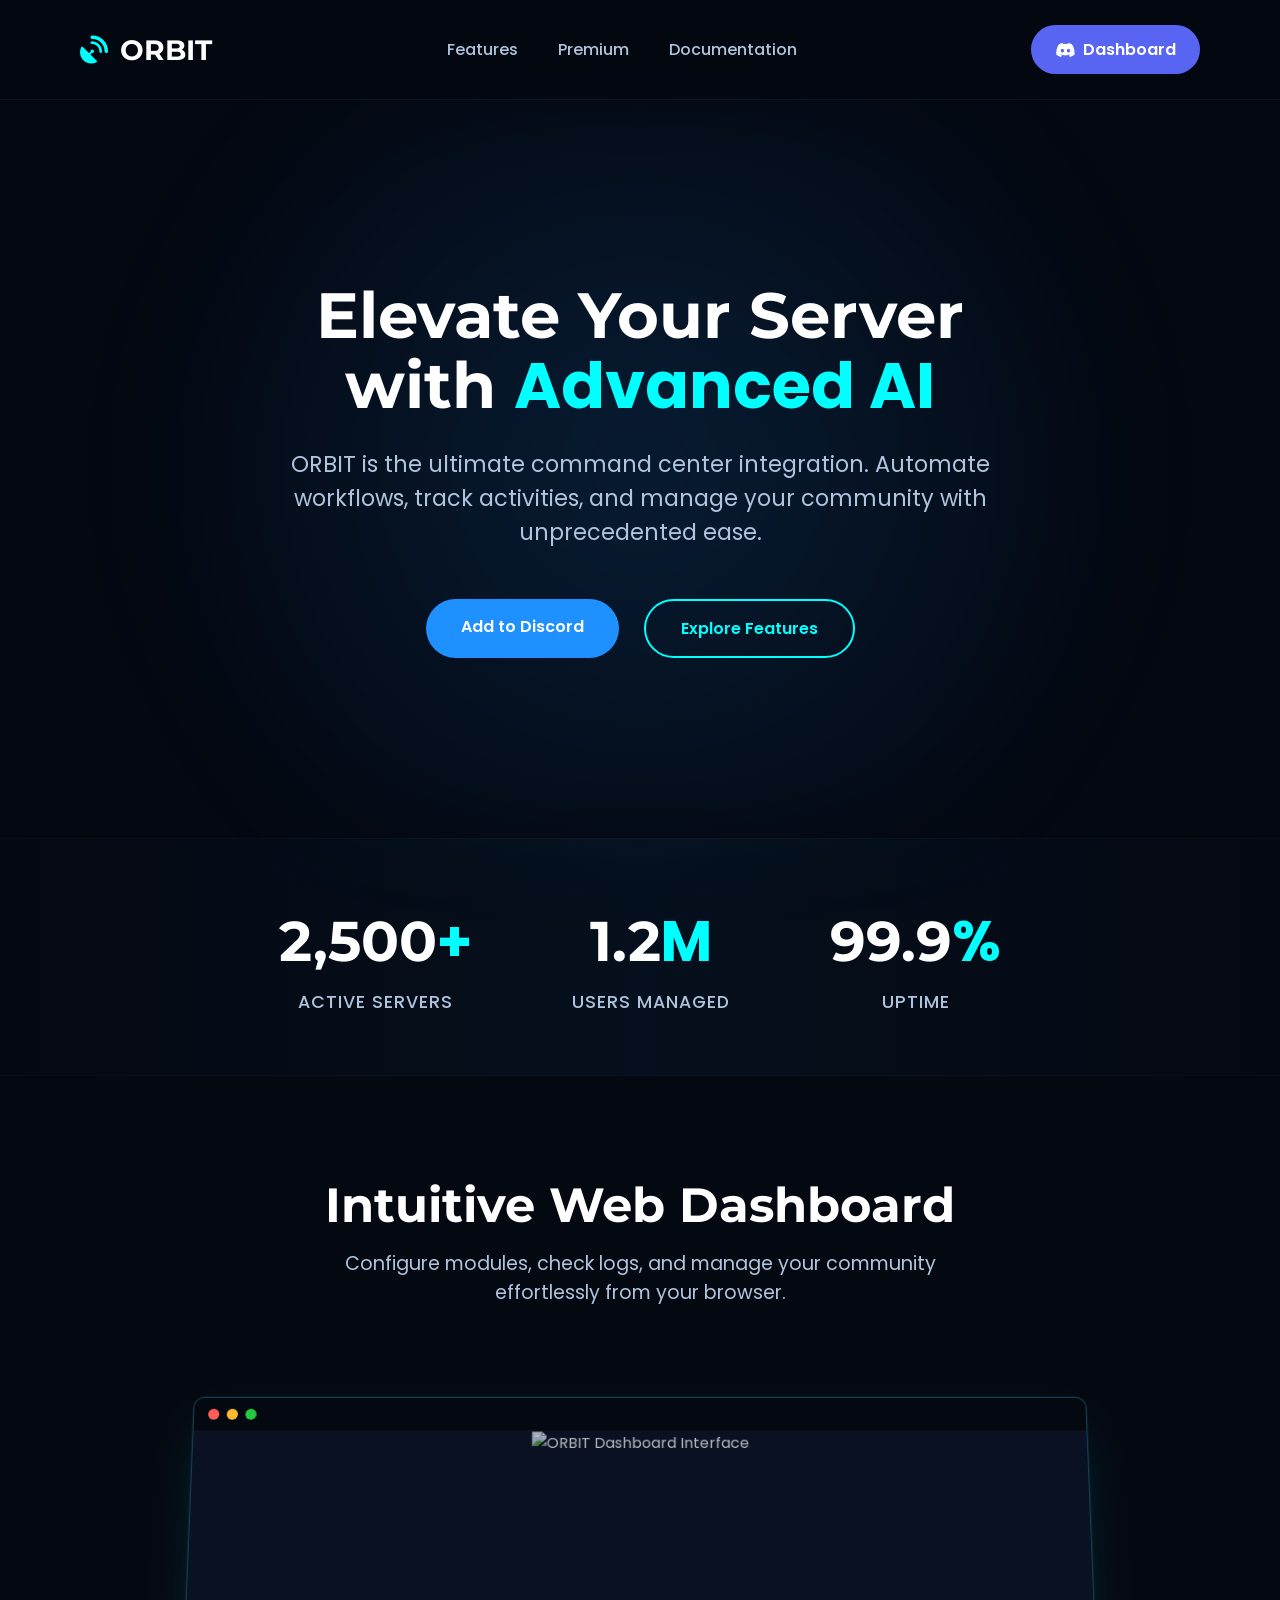
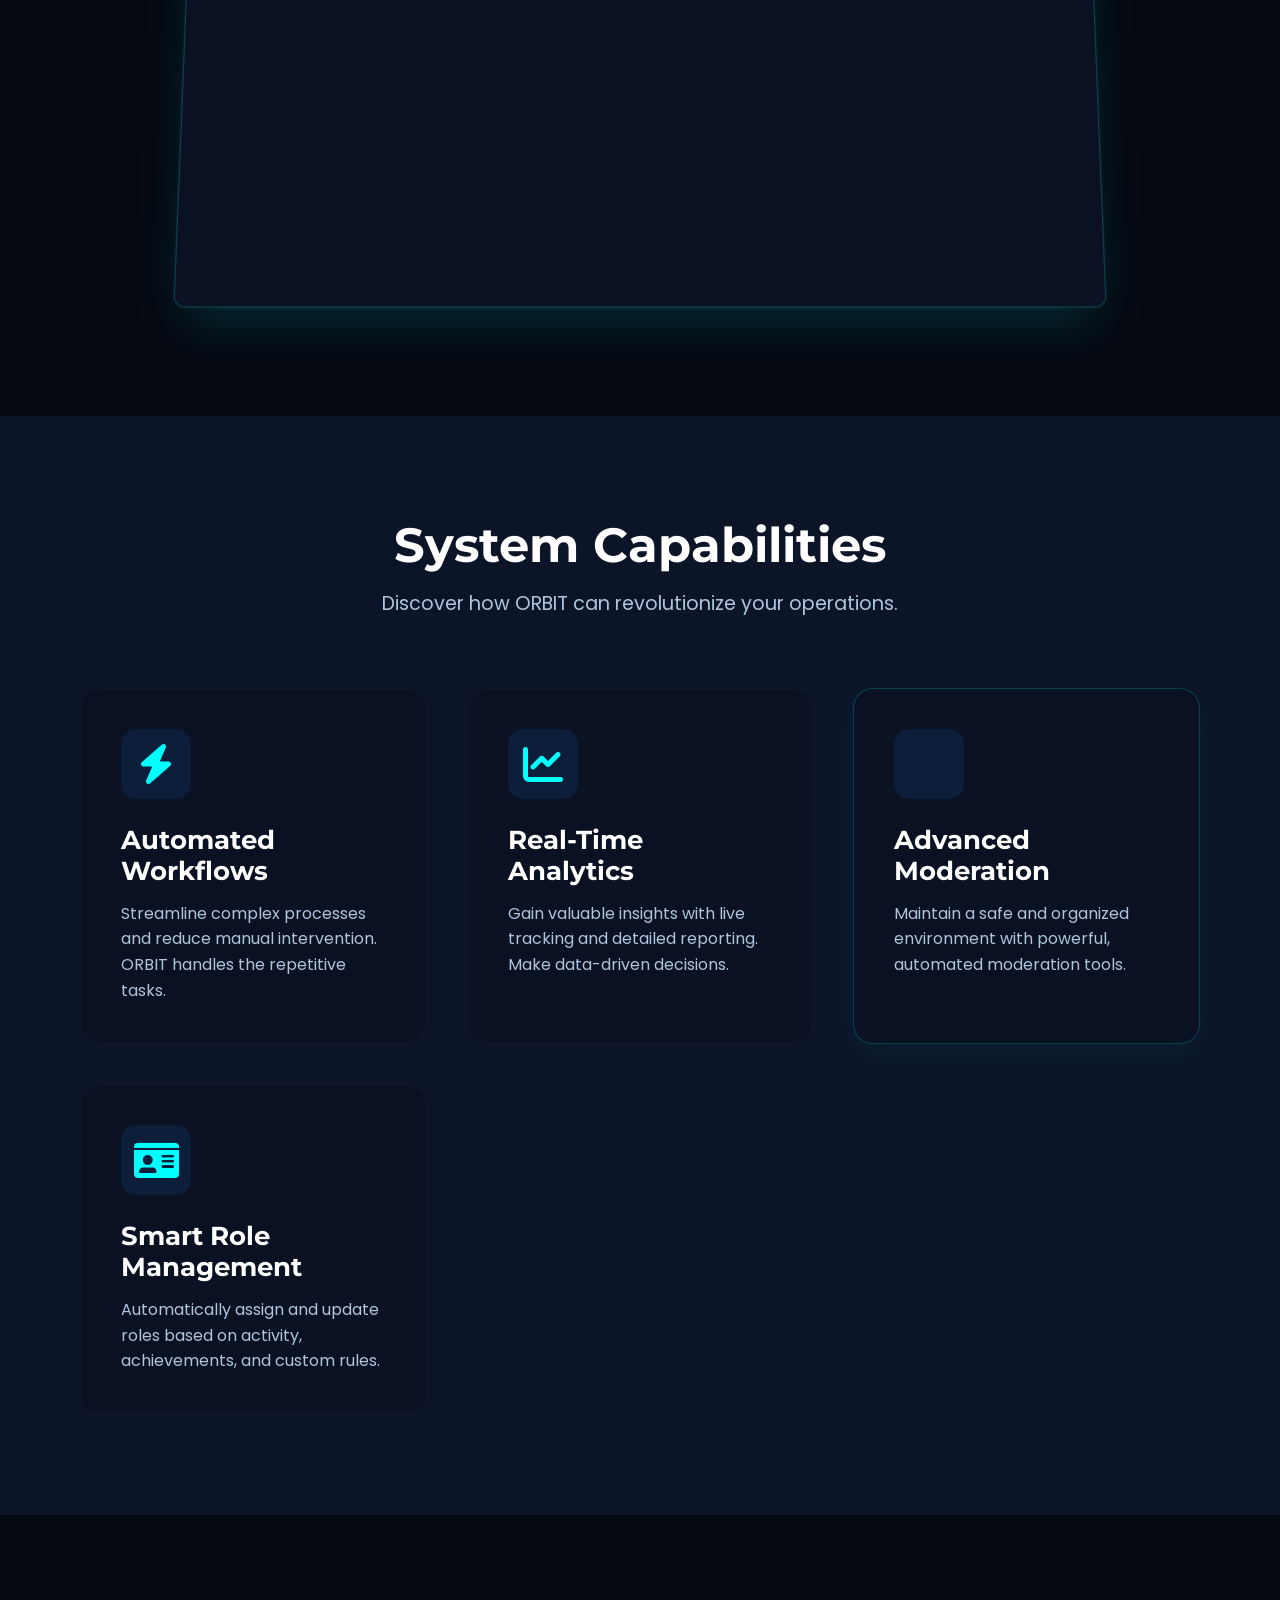
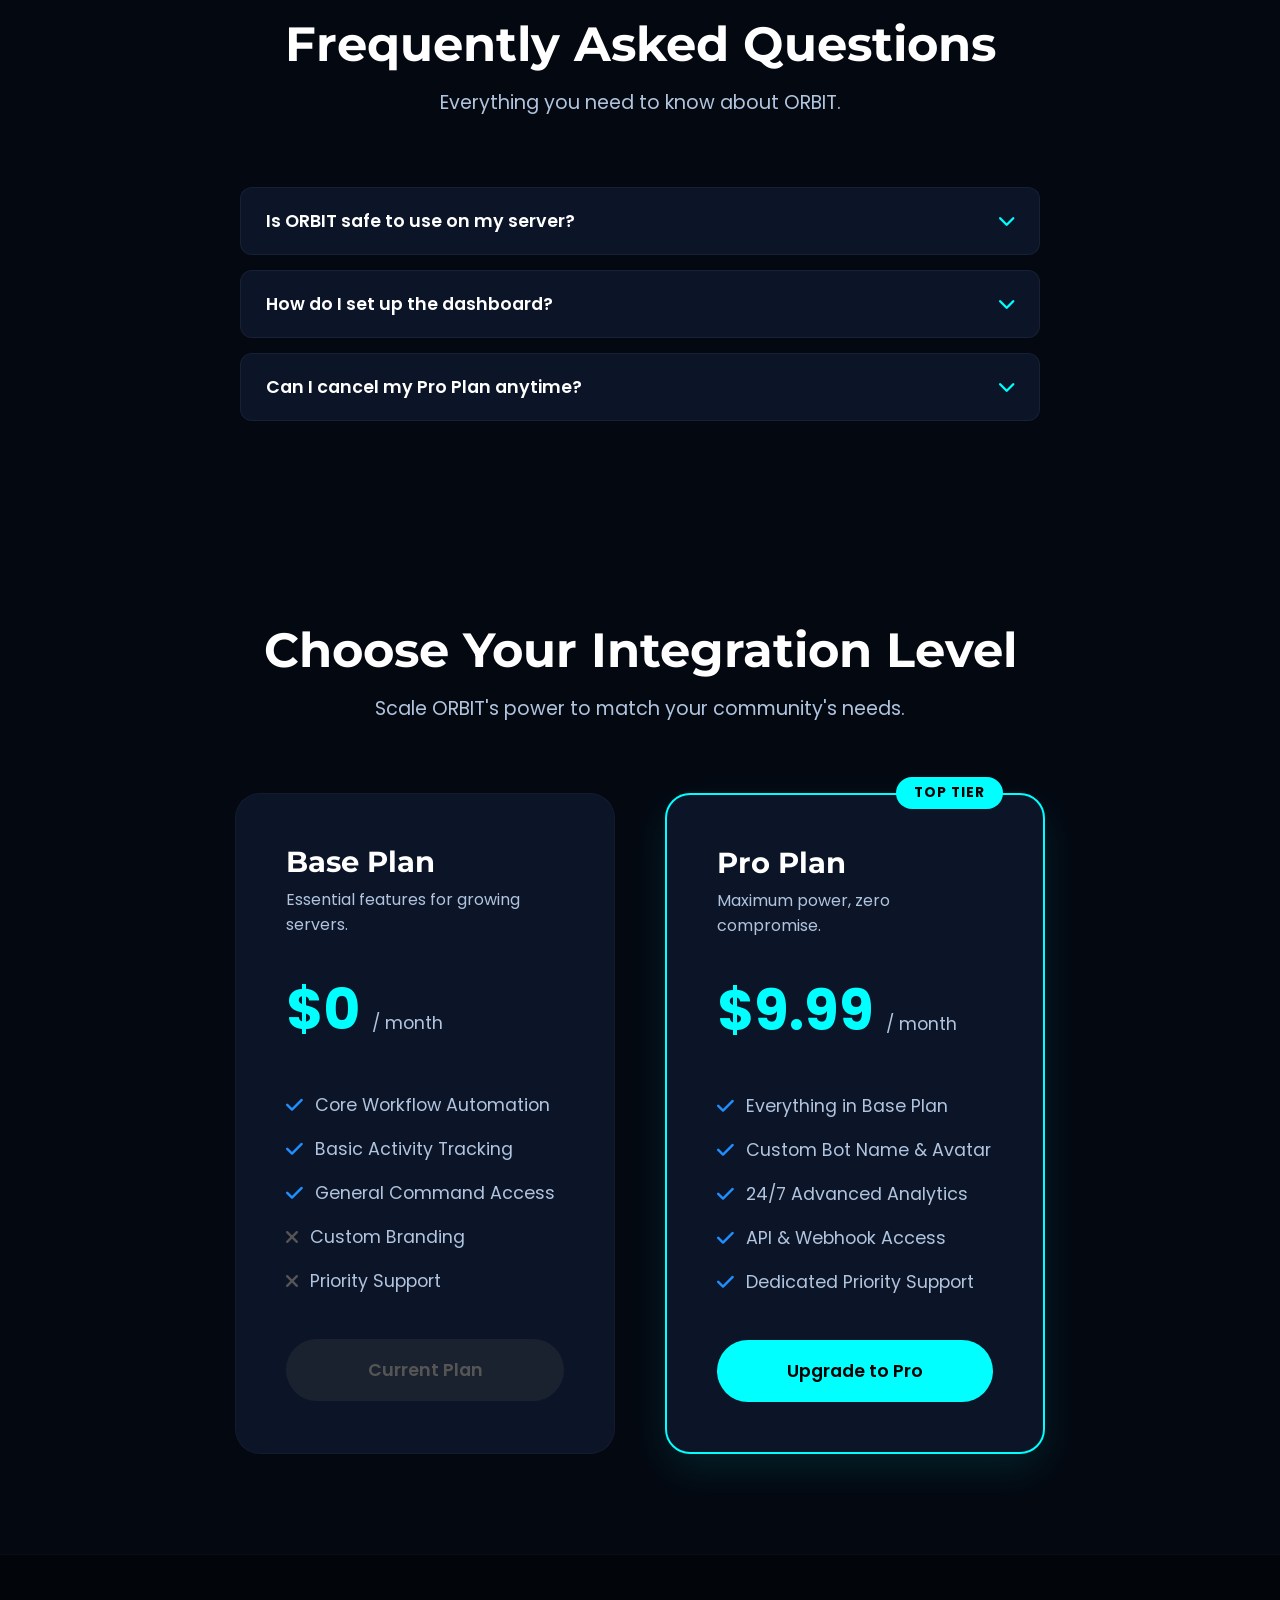
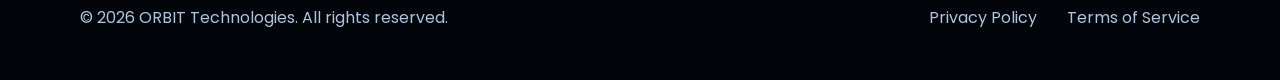
==== index.html @ 90657187 "Add files via upload" ====
<!DOCTYPE html>
<html lang="en">
<head>
    <meta charset="UTF-8">
    <meta name="viewport" content="width=device-width, initial-scale=1.0">
    <title>ORBIT | Your Professional Command Center</title>
    <link href="https://fonts.googleapis.com/css2?family=Montserrat:wght@700&family=Poppins:wght@400;500;600&display=swap" rel="stylesheet">
    <link href="https://cdnjs.cloudflare.com/ajax/libs/font-awesome/6.0.0/css/all.min.css" rel="stylesheet">
    <link rel="stylesheet" href="style.css">
</head>
<body>

    <header>
        <div class="logo">
            <i class="fa-solid fa-satellite-dish"></i> ORBIT
        </div>
        <nav class="nav-links">
            <a href="#features">Features</a>
            <a href="#pricing">Premium</a>
            <a href="#">Documentation</a>
        </nav>
        <div class="header-actions">
             <a href="#" class="btn-discord"><i class="fa-brands fa-discord"></i> Dashboard</a>
        </div>
    </header>

    <section class="hero">
        <div class="hero-content">
            <h1>Elevate Your Server with <span class="highlight">Advanced AI</span></h1>
            <p>ORBIT is the ultimate command center integration. Automate workflows, track activities, and manage your community with unprecedented ease.</p>
            <div class="hero-btns">
                <a href="#" class="btn-primary">Add to Discord</a>
                <a href="#features" class="btn-secondary">Explore Features</a>
            </div>
        </div>
        <div class="hero-gradient-overlay"></div>
    </section>
  
      <section class="stats">
        <div class="stat-item">
            <h3 class="stat-number">2,500<span>+</span></h3>
            <p>Active Servers</p>
        </div>
        <div class="stat-item">
            <h3 class="stat-number">1.2<span>M</span></h3>
            <p>Users Managed</p>
        </div>
        <div class="stat-item">
            <h3 class="stat-number">99.9<span>%</span></h3>
            <p>Uptime</p>
        </div>
    </section>

    <section class="dashboard-preview">
        <div class="section-header">
            <h2>Intuitive Web Dashboard</h2>
            <p>Configure modules, check logs, and manage your community effortlessly from your browser.</p>
        </div>
        <div class="mockup-wrapper">
            <div class="browser-mockup">
                <div class="browser-header">
                    <span class="dot red"></span>
                    <span class="dot yellow"></span>
                    <span class="dot green"></span>
                </div>
                <div class="mockup-content">
                    <img src="https://images.unsplash.com/photo-1551288049-bebda4e38f71?q=80&w=2070&auto=format&fit=crop" alt="ORBIT Dashboard Interface">
                    <div class="mockup-overlay"></div>
                </div>
            </div>
        </div>
    </section>

    <section id="features" class="features">
        <div class="section-header">
            <h2>System Capabilities</h2>
            <p>Discover how ORBIT can revolutionize your operations.</p>
        </div>
        <div class="grid">
            <div class="card">
                <div class="card-icon-container">
                    <i class="fa-solid fa-bolt"></i>
                </div>
                <h3>Automated Workflows</h3>
                <p>Streamline complex processes and reduce manual intervention. ORBIT handles the repetitive tasks.</p>
            </div>
            <div class="card">
                <div class="card-icon-container">
                    <i class="fa-solid fa-chart-line"></i>
                </div>
                <h3>Real-Time Analytics</h3>
                <p>Gain valuable insights with live tracking and detailed reporting. Make data-driven decisions.</p>
            </div>
            <div class="card card-featured">
                 <div class="card-icon-container">
                    <i class="fa-solid fa-shield-halved"></i>
                </div>
                <h3>Advanced Moderation</h3>
                <p>Maintain a safe and organized environment with powerful, automated moderation tools.</p>
            </div>
             <div class="card">
                <div class="card-icon-container">
                    <i class="fa-solid fa-id-card"></i>
                </div>
                <h3>Smart Role Management</h3>
                <p>Automatically assign and update roles based on activity, achievements, and custom rules.</p>
            </div>
        </div>
    </section>
  
      <section id="faq" class="faq-section">
        <div class="section-header">
            <h2>Frequently Asked Questions</h2>
            <p>Everything you need to know about ORBIT.</p>
        </div>
        <div class="faq-container">
            <div class="faq-item">
                <button class="faq-question">
                    Is ORBIT safe to use on my server? 
                    <i class="fa-solid fa-chevron-down"></i>
                </button>
                <div class="faq-answer">
                    <p>Absolutely. ORBIT is built with security in mind. It only asks for the permissions it strictly needs and we never store sensitive message data. Our infrastructure is protected by enterprise-grade security.</p>
                </div>
            </div>
            
            <div class="faq-item">
                <button class="faq-question">
                    How do I set up the dashboard? 
                    <i class="fa-solid fa-chevron-down"></i>
                </button>
                <div class="faq-answer">
                    <p>Once you invite the bot to your server, simply click "Login" at the top of this page using your Discord account. You'll instantly see all the servers you manage and can start configuring modules.</p>
                </div>
            </div>

            <div class="faq-item">
                <button class="faq-question">
                    Can I cancel my Pro Plan anytime? 
                    <i class="fa-solid fa-chevron-down"></i>
                </button>
                <div class="faq-answer">
                    <p>Yes! There are no long-term contracts. You can cancel your Pro Plan subscription at any time directly from your billing dashboard, and you will retain premium features until the end of your billing cycle.</p>
                </div>
            </div>
        </div>
    </section>

    <section id="pricing" class="pricing">
        <div class="section-header">
             <h2>Choose Your Integration Level</h2>
             <p>Scale ORBIT's power to match your community's needs.</p>
        </div>
        <div class="pricing-grid">
            <div class="price-card">
                <div class="price-header">
                    <h3>Base Plan</h3>
                    <p class="plan-desc">Essential features for growing servers.</p>
                </div>
                <div class="price">$0 <span>/ month</span></div>
                <ul>
                    <li><i class="fa-solid fa-check"></i> Core Workflow Automation</li>
                    <li><i class="fa-solid fa-check"></i> Basic Activity Tracking</li>
                    <li><i class="fa-solid fa-check"></i> General Command Access</li>
                    <li><i class="fa-solid fa-xmark unavailable"></i> Custom Branding</li>
                    <li><i class="fa-solid fa-xmark unavailable"></i> Priority Support</li>
                </ul>
                <a href="#" class="btn-full disabled">Current Plan</a>
            </div>

            <div class="price-card premium">
                <div class="premium-badge">TOP TIER</div>
                <div class="price-header">
                    <h3>Pro Plan</h3>
                    <p class="plan-desc">Maximum power, zero compromise.</p>
                </div>
                <div class="price">$9.99 <span>/ month</span></div>
                <ul>
                    <li><i class="fa-solid fa-check"></i> Everything in Base Plan</li>
                    <li><i class="fa-solid fa-check"></i> Custom Bot Name & Avatar</li>
                    <li><i class="fa-solid fa-check"></i> 24/7 Advanced Analytics</li>
                    <li><i class="fa-solid fa-check"></i> API & Webhook Access</li>
                    <li><i class="fa-solid fa-check"></i> Dedicated Priority Support</li>
                </ul>
                <a href="#" class="btn-full btn-premium">Upgrade to Pro</a>
            </div>
        </div>
    </section>

    <footer>
        <div class="footer-content">
            <p>&copy; 2026 ORBIT Technologies. All rights reserved.</p>
            <div class="footer-links">
                <a href="#">Privacy Policy</a>
                <a href="#">Terms of Service</a>
            </div>
        </div>
    </footer>

    <script src="app.js"></script>
</body>
</html>
---- style.css ----
/* ORBIT Professional Theme */
:root {
    --bg-color: #040811;
    --card-bg: #0c1428;
    --text-main: #ffffff;
    --text-muted: #b0c4de;
    --accent-cyan: #00ffff; /* Camgöbeği vurgu */
    --accent-blue: #1e90ff; /* Mavi vurgu */
    --btn-primary-bg: #1e90ff;
    --btn-primary-text: #ffffff;
    --btn-secondary-border: #00ffff;
    --font-main: 'Poppins', sans-serif;
    --font-heading: 'Montserrat', sans-serif;
}

* { 
    margin: 0; 
    padding: 0; 
    box-sizing: border-box; 
    font-family: var(--font-main); 
}

body { 
    background-color: var(--bg-color); 
    color: var(--text-main); 
    overflow-x: hidden; 
}

/* Header */
header { 
    display: flex; 
    justify-content: space-between; 
    align-items: center; 
    padding: 25px 80px; 
    background: rgba(4, 8, 17, 0.9); 
    backdrop-filter: blur(10px); 
    position: sticky; 
    top: 0; 
    z-index: 1000; 
    border-bottom: 1px solid rgba(255, 255, 255, 0.05); 
}

.logo { 
    font-family: var(--font-heading); 
    font-size: 28px; 
    font-weight: 700; 
    color: var(--text-main); 
    display: flex; 
    align-items: center; 
    gap: 12px; 
}

.logo i { 
    color: var(--accent-cyan); 
}

.nav-links { 
    display: flex; 
    gap: 40px; 
}

.nav-links a { 
    color: var(--text-muted); 
    text-decoration: none; 
    font-weight: 500; 
    transition: color 0.3s; 
}

.nav-links a:hover { 
    color: var(--accent-cyan); 
}

.header-actions {
    display: flex;
    gap: 15px;
}

.btn-discord { 
    background: #5865F2; /* Discord Rengi */
    color: #ffffff; 
    padding: 12px 24px; 
    border-radius: 50px; 
    text-decoration: none; 
    font-weight: 600; 
    transition: 0.3s; 
    display: flex;
    align-items: center;
    gap: 8px;
}

.btn-discord:hover { 
    box-shadow: 0 0 20px rgba(88, 101, 242, 0.6); 
}

/* Hero Section */
.hero { 
    position: relative;
    text-align: center; 
    padding: 180px 20px; 
    display: flex;
    justify-content: center;
    align-items: center;
    min-height: 80vh;
}

.hero-content {
    max-width: 800px;
    position: relative;
    z-index: 10;
}

.hero h1 { 
    font-family: var(--font-heading);
    font-size: 4rem; 
    line-height: 1.1;
    margin-bottom: 25px; 
}

.hero h1 span.highlight { 
    color: var(--accent-cyan); 
}

.hero p { 
    color: var(--text-muted); 
    font-size: 1.4rem; 
    max-width: 700px; 
    margin: 0 auto 50px; 
}

.hero-btns { 
    display: flex; 
    justify-content: center; 
    gap: 25px; 
}

.btn-primary { 
    background: var(--btn-primary-bg); 
    color: var(--btn-primary-text); 
    padding: 15px 35px; 
    border-radius: 50px; 
    text-decoration: none; 
    font-weight: 600; 
    transition: 0.3s; 
}

.btn-primary:hover { 
    box-shadow: 0 0 25px rgba(30, 144, 255, 0.7); 
}

.btn-secondary { 
    background: transparent; 
    border: 2px solid var(--btn-secondary-border); 
    color: var(--accent-cyan); 
    padding: 15px 35px; 
    border-radius: 50px; 
    text-decoration: none; 
    font-weight: 600; 
    transition: 0.3s; 
}

.btn-secondary:hover { 
    background: var(--accent-cyan); 
    color: #000000; 
}

.hero-gradient-overlay {
    position: absolute;
    top: 0;
    left: 0;
    width: 100%;
    height: 100%;
    background: radial-gradient(circle at center, rgba(30, 144, 255, 0.15) 0%, transparent 70%);
    filter: blur(50px);
    z-index: 1;
}

/* Features */
.features { 
    padding: 100px 80px; 
    background-color: var(--card-bg);
}

.section-header {
    text-align: center;
    margin-bottom: 70px;
}

.section-header h2 { 
    font-family: var(--font-heading);
    font-size: 3rem; 
    margin-bottom: 15px; 
}

.section-header p {
    color: var(--text-muted);
    font-size: 1.2rem;
    max-width: 600px;
    margin: 0 auto;
}

.grid { 
    display: grid; 
    grid-template-columns: repeat(auto-fit, minmax(300px, 1fr)); 
    gap: 40px; 
}

.card { 
    background: #0a1122; 
    padding: 40px; 
    border-radius: 20px; 
    border: 1px solid rgba(255,255,255,0.03); 
    transition: transform 0.3s, border-color 0.3s; 
}

.card:hover { 
    transform: translateY(-10px); 
    border-color: var(--accent-cyan); 
}

.card-icon-container {
    width: 70px;
    height: 70px;
    background: rgba(30, 144, 255, 0.1);
    border-radius: 15px;
    display: flex;
    justify-content: center;
    align-items: center;
    margin-bottom: 25px;
}

.card i { 
    font-size: 2.5rem; 
    color: var(--accent-cyan); 
}

.card h3 { 
    font-family: var(--font-heading);
    font-size: 1.6rem;
    margin-bottom: 15px; 
}

.card p { 
    color: var(--text-muted); 
    line-height: 1.6;
}

.card-featured {
    border: 1px solid rgba(0, 255, 255, 0.2);
    box-shadow: 0 10px 30px rgba(0, 255, 255, 0.05);
}

/* Pricing */
.pricing { 
    padding: 100px 80px; 
    text-align: center; 
}

.pricing h2 { 
    font-family: var(--font-heading);
    font-size: 3rem; 
}

.pricing-grid { 
    display: flex; 
    justify-content: center; 
    gap: 50px; 
    flex-wrap: wrap; 
    margin-top: 70px;
}

.price-card { 
    background: var(--card-bg); 
    width: 100%; 
    max-width: 380px; 
    padding: 50px; 
    border-radius: 25px; 
    text-align: left; 
    border: 1px solid rgba(255,255,255,0.03); 
    position: relative; 
    transition: transform 0.3s;
}

.price-card:hover {
    transform: scale(1.02);
}

.price-card.premium { 
    border: 2px solid var(--accent-cyan); 
    box-shadow: 0 15px 40px rgba(0, 255, 255, 0.1); 
}

.premium-badge { 
    position: absolute; 
    top: -18px; 
    right: 40px; 
    background: var(--accent-cyan); 
    color: #000000; 
    padding: 6px 18px; 
    border-radius: 50px; 
    font-weight: 700; 
    font-size: 0.85rem; 
    letter-spacing: 1px;
}

.price-header {
    margin-bottom: 30px;
}

.price-card h3 { 
    font-family: var(--font-heading);
    font-size: 1.8rem; 
    margin-bottom: 8px; 
}

.plan-desc {
    color: var(--text-muted);
    font-size: 1rem;
}

.price { 
    font-size: 3.5rem; 
    font-weight: 700; 
    margin-bottom: 40px; 
    color: var(--accent-cyan);
}

.price span { 
    font-size: 1.1rem; 
    color: var(--text-muted); 
    font-weight: 400; 
}

.price-card ul { 
    list-style: none; 
    margin-bottom: 45px; 
}

.price-card ul li { 
    margin-bottom: 18px; 
    color: var(--text-muted); 
    display: flex; 
    align-items: center; 
    gap: 12px; 
    font-size: 1.1rem;
}

.price-card ul li i { 
    color: var(--accent-blue); 
    font-size: 1.2rem;
}

.price-card ul li i.unavailable {
    color: #555555;
}

.btn-full { 
    display: block; 
    width: 100%; 
    text-align: center; 
    background: #2a3441; 
    color: #ffffff; 
    padding: 18px; 
    border-radius: 50px; 
    text-decoration: none; 
    font-weight: 600; 
    font-size: 1.1rem;
    transition: 0.3s; 
}

.btn-full.disabled { 
    background: #1a2230; 
    color: #555555; 
    cursor: not-allowed; 
}

.btn-full.btn-premium {
    background: var(--accent-cyan);
    color: #000000;
}

.btn-full.btn-premium:hover { 
    box-shadow: 0 0 25px rgba(0, 255, 255, 0.6); 
}

/* Footer */
footer { 
    text-align: center; 
    padding: 50px 80px; 
    color: var(--text-muted); 
    border-top: 1px solid rgba(255,255,255,0.03); 
    background-color: #02050a;
}

.footer-content {
    display: flex;
    justify-content: space-between;
    align-items: center;
    max-width: 1200px;
    margin: 0 auto;
}

.footer-links {
    display: flex;
    gap: 30px;
}

.footer-links a {
    color: var(--text-muted);
    text-decoration: none;
    transition: color 0.3s;
}

.footer-links a:hover {
    color: var(--accent-cyan);
}

/* RESPONSIVE DESIGN */
@media (max-width: 1024px) {
    header { padding: 20px 40px; }
    .nav-links { gap: 25px; }
    .hero h1 { font-size: 3rem; }
    .features, .pricing { padding: 80px 40px; }
}

@media (max-width: 768px) {
    header { flex-direction: column; gap: 20px; padding: 20px; text-align: center; }
    .nav-links { gap: 20px; flex-wrap: wrap; justify-content: center; }
    .header-actions { justify-content: center; }
    .hero { padding: 120px 20px; }
    .hero h1 { font-size: 2.5rem; }
    .hero p { font-size: 1.1rem; }
    .hero-btns { flex-direction: column; width: 100%; max-width: 300px; margin: 0 auto; }
    .features h2, .pricing h2 { font-size: 2.5rem; }
    .grid { gap: 25px; }
    .pricing-grid { gap: 30px; }
    .price-card { padding: 30px; }
    .footer-content { flex-direction: column; gap: 20px; }
}
/* Stats Section */
.stats {
    display: flex;
    justify-content: center;
    gap: 100px;
    padding: 60px 20px;
    background: linear-gradient(90deg, transparent, rgba(30, 144, 255, 0.05), transparent);
    border-top: 1px solid rgba(255, 255, 255, 0.02);
    border-bottom: 1px solid rgba(255, 255, 255, 0.02);
}

.stat-item {
    text-align: center;
}

.stat-number {
    font-family: var(--font-heading);
    font-size: 3.5rem;
    color: var(--text-main);
    margin-bottom: 5px;
}

.stat-number span {
    color: var(--accent-cyan);
}

.stat-item p {
    color: var(--text-muted);
    font-size: 1.1rem;
    font-weight: 500;
    text-transform: uppercase;
    letter-spacing: 1px;
}

/* Dashboard Preview Section */
.dashboard-preview {
    padding: 100px 20px;
    text-align: center;
}

.mockup-wrapper {
    max-width: 1000px;
    margin: 0 auto;
    padding: 0 20px;
    perspective: 1000px; /* 3D derinlik efekti için */
}

.browser-mockup {
    background: #0c1428;
    border-radius: 12px;
    border: 1px solid rgba(0, 255, 255, 0.2);
    box-shadow: 0 25px 50px -12px rgba(0, 255, 255, 0.15), 0 0 0 1px rgba(255, 255, 255, 0.05);
    overflow: hidden;
    transform: rotateX(5deg) scale(0.95); /* Hafif yatık ve havalı görünüm */
    transition: transform 0.5s ease;
}

.browser-mockup:hover {
    transform: rotateX(0deg) scale(1);
}

.browser-header {
    background: #040811;
    padding: 12px 15px;
    display: flex;
    gap: 8px;
    border-bottom: 1px solid rgba(255, 255, 255, 0.05);
}

.dot {
    width: 12px;
    height: 12px;
    border-radius: 50%;
}

.dot.red { background: #ff5f56; }
.dot.yellow { background: #ffbd2e; }
.dot.green { background: #27c93f; }

.mockup-content {
    position: relative;
    width: 100%;
    height: 500px; /* Örnek yükseklik */
    background: #0a1122;
}

.mockup-content img {
    width: 100%;
    height: 100%;
    object-fit: cover;
    opacity: 0.7;
}

/* Mobil için istatistikleri alt alta alma */
@media (max-width: 768px) {
    .stats {
        flex-direction: column;
        gap: 40px;
    }
    .mockup-content {
        height: 250px;
    }
}
/* FAQ Section */
.faq-section {
    padding: 100px 80px;
    background-color: #040811; /* Arka planla uyumlu */
}

.faq-container {
    max-width: 800px;
    margin: 0 auto;
    display: flex;
    flex-direction: column;
    gap: 15px;
}

.faq-item {
    background: #0c1428;
    border: 1px solid rgba(255, 255, 255, 0.05);
    border-radius: 12px;
    overflow: hidden;
    transition: border-color 0.3s;
}

.faq-item:hover {
    border-color: rgba(0, 255, 255, 0.3);
}

.faq-question {
    width: 100%;
    background: transparent;
    border: none;
    padding: 20px 25px;
    text-align: left;
    color: var(--text-main);
    font-size: 1.1rem;
    font-weight: 600;
    cursor: pointer;
    display: flex;
    justify-content: space-between;
    align-items: center;
    font-family: var(--font-main);
}

.faq-question i {
    color: var(--accent-cyan);
    transition: transform 0.3s;
}

.faq-answer {
    max-height: 0;
    overflow: hidden;
    transition: max-height 0.4s ease, padding 0.4s ease;
    background: rgba(0, 0, 0, 0.2);
}

.faq-answer p {
    padding: 0 25px;
    color: var(--text-muted);
    line-height: 1.6;
}

/* SSS Aktif (Açık) Durumu */
.faq-item.active .faq-answer {
    max-height: 200px; /* İçeriğe göre yetecek bir yükseklik */
    padding-bottom: 20px;
}

.faq-item.active .faq-question i {
    transform: rotate(180deg);
}

@media (max-width: 768px) {
    .faq-section { padding: 60px 20px; }
}
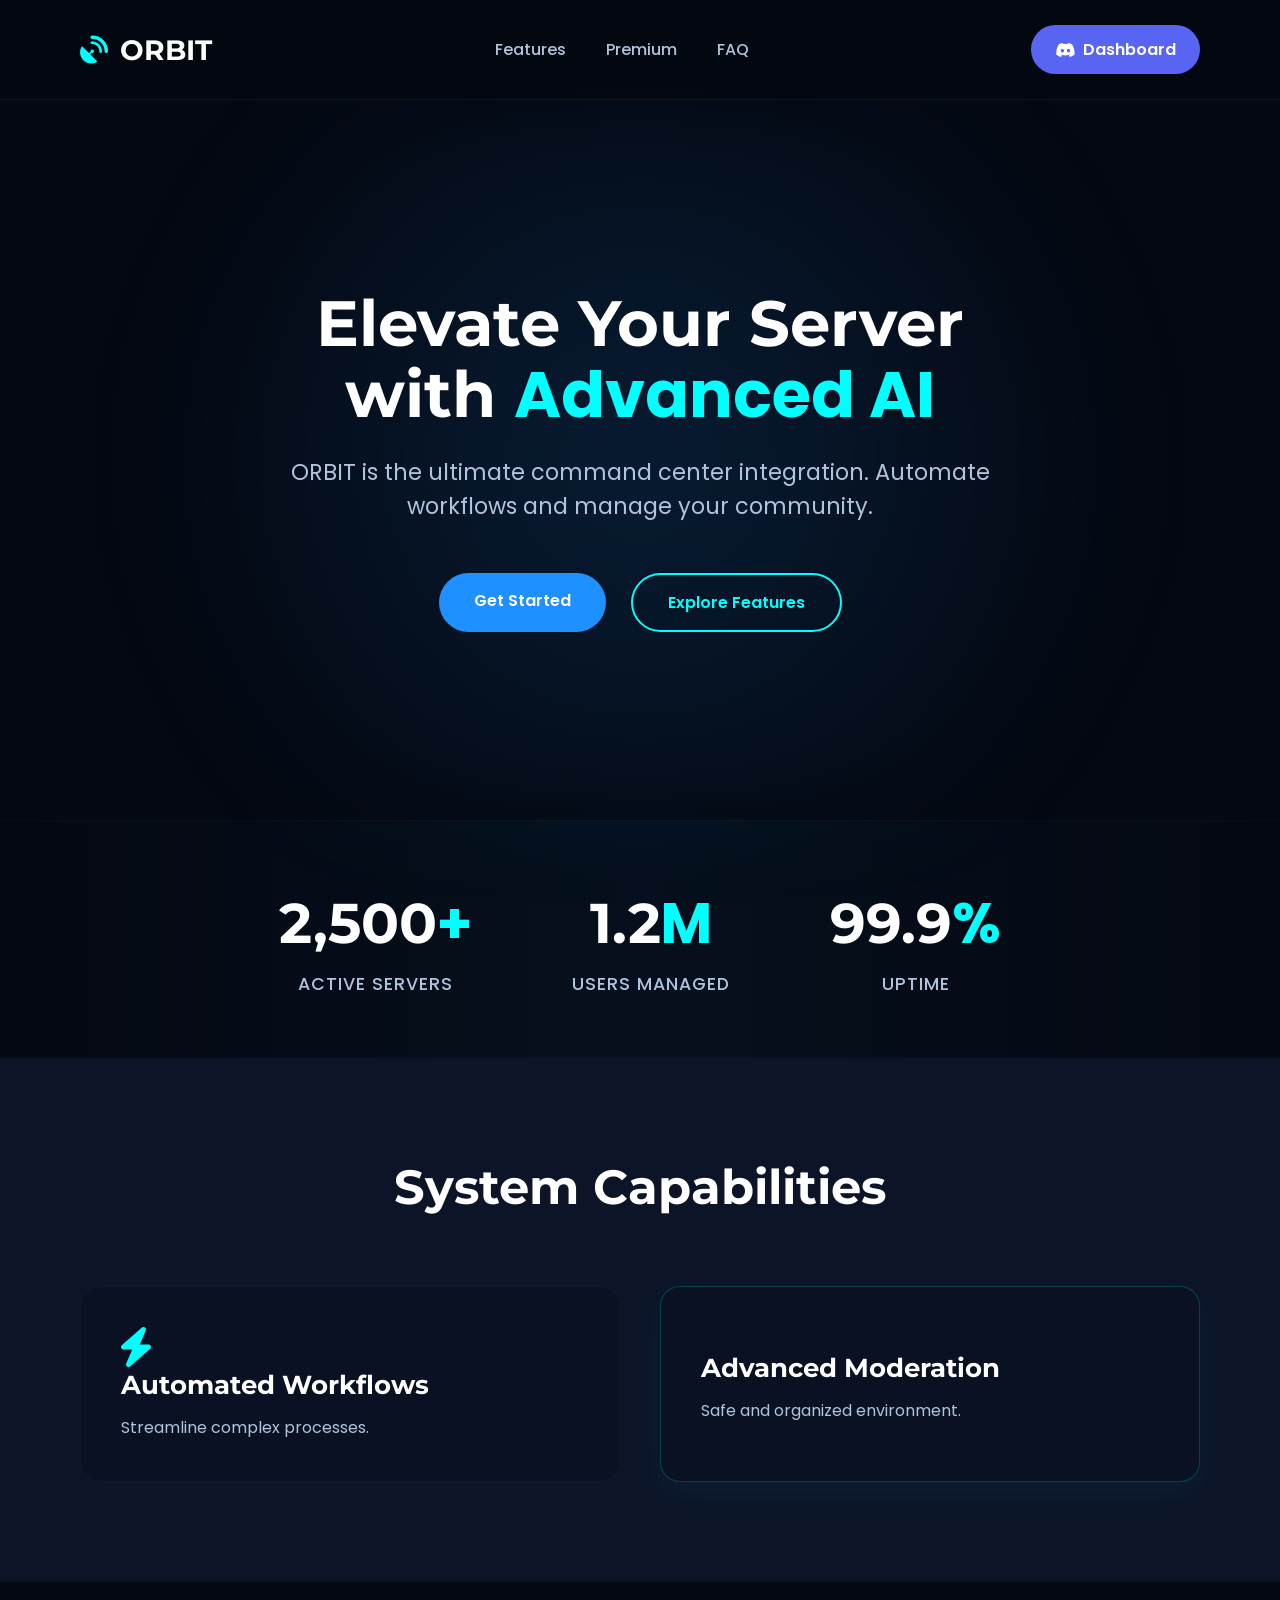
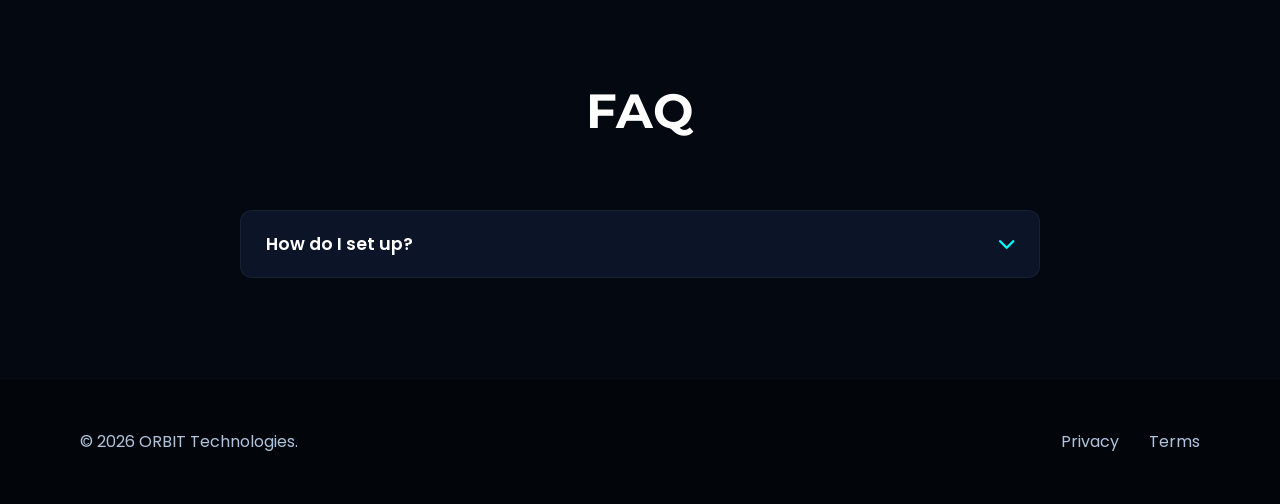
==== commit d025345c: "Update index.html" ====
--- a/index.html
+++ b/index.html
@@ -2,201 +2,189 @@
 <html lang="en">
 <head>
     <meta charset="UTF-8">
-    <meta name="viewport" content="width=device-width, initial-scale=1.0">
-    <title>ORBIT | Your Professional Command Center</title>
+    <meta name="viewport" content="width=device-width, initial-scale=1.0, maximum-scale=1.0, user-scalable=no">
+    <title>ORBIT | All-in-One Command Center</title>
+    
     <link href="https://fonts.googleapis.com/css2?family=Montserrat:wght@700&family=Poppins:wght@400;500;600&display=swap" rel="stylesheet">
     <link href="https://cdnjs.cloudflare.com/ajax/libs/font-awesome/6.0.0/css/all.min.css" rel="stylesheet">
+    
     <link rel="stylesheet" href="style.css">
+    <link rel="stylesheet" href="dashboard.css">
+
+    <style>
+        /* SPA Yönetimi İçin Görünürlük Ayarları */
+        .page-section { display: none; }
+        .page-section.active { display: block; }
+        
+        /* Dashboard sayfasında header'ı gizlemek gerekebilir */
+        body.dashboard-mode header { display: none; }
+        body.dashboard-mode footer { display: none; }
+    </style>
 </head>
 <body>
 
-    <header>
-        <div class="logo">
-            <i class="fa-solid fa-satellite-dish"></i> ORBIT
-        </div>
-        <nav class="nav-links">
-            <a href="#features">Features</a>
-            <a href="#pricing">Premium</a>
-            <a href="#">Documentation</a>
-        </nav>
-        <div class="header-actions">
-             <a href="#" class="btn-discord"><i class="fa-brands fa-discord"></i> Dashboard</a>
-        </div>
-    </header>
+    <div id="home-page" class="page-section active">
+        <header>
+            <div class="logo"><i class="fa-solid fa-satellite-dish"></i> ORBIT</div>
+            <nav class="nav-links">
+                <a href="#features">Features</a>
+                <a href="#pricing">Premium</a>
+                <a href="#faq">FAQ</a>
+            </nav>
+            <div class="header-actions">
+                <a href="javascript:void(0)" class="btn-discord" onclick="showPage('dashboard-page')">
+                    <i class="fa-brands fa-discord"></i> Dashboard
+                </a>
+            </div>
+        </header>
 
-    <section class="hero">
-        <div class="hero-content">
-            <h1>Elevate Your Server with <span class="highlight">Advanced AI</span></h1>
-            <p>ORBIT is the ultimate command center integration. Automate workflows, track activities, and manage your community with unprecedented ease.</p>
-            <div class="hero-btns">
-                <a href="#" class="btn-primary">Add to Discord</a>
-                <a href="#features" class="btn-secondary">Explore Features</a>
-            </div>
-        </div>
-        <div class="hero-gradient-overlay"></div>
-    </section>
-  
-      <section class="stats">
-        <div class="stat-item">
-            <h3 class="stat-number">2,500<span>+</span></h3>
-            <p>Active Servers</p>
-        </div>
-        <div class="stat-item">
-            <h3 class="stat-number">1.2<span>M</span></h3>
-            <p>Users Managed</p>
-        </div>
-        <div class="stat-item">
-            <h3 class="stat-number">99.9<span>%</span></h3>
-            <p>Uptime</p>
-        </div>
-    </section>
-
-    <section class="dashboard-preview">
-        <div class="section-header">
-            <h2>Intuitive Web Dashboard</h2>
-            <p>Configure modules, check logs, and manage your community effortlessly from your browser.</p>
-        </div>
-        <div class="mockup-wrapper">
-            <div class="browser-mockup">
-                <div class="browser-header">
-                    <span class="dot red"></span>
-                    <span class="dot yellow"></span>
-                    <span class="dot green"></span>
-                </div>
-                <div class="mockup-content">
-                    <img src="https://images.unsplash.com/photo-1551288049-bebda4e38f71?q=80&w=2070&auto=format&fit=crop" alt="ORBIT Dashboard Interface">
-                    <div class="mockup-overlay"></div>
+        <section class="hero">
+            <div class="hero-content">
+                <h1>Elevate Your Server with <span class="highlight">Advanced AI</span></h1>
+                <p>ORBIT is the ultimate command center integration. Automate workflows and manage your community.</p>
+                <div class="hero-btns">
+                    <a href="javascript:void(0)" class="btn-primary" onclick="showPage('dashboard-page')">Get Started</a>
+                    <a href="#features" class="btn-secondary">Explore Features</a>
                 </div>
             </div>
-        </div>
-    </section>
+            <div class="hero-gradient-overlay"></div>
+        </section>
 
-    <section id="features" class="features">
-        <div class="section-header">
-            <h2>System Capabilities</h2>
-            <p>Discover how ORBIT can revolutionize your operations.</p>
-        </div>
-        <div class="grid">
-            <div class="card">
-                <div class="card-icon-container">
-                    <i class="fa-solid fa-bolt"></i>
-                </div>
-                <h3>Automated Workflows</h3>
-                <p>Streamline complex processes and reduce manual intervention. ORBIT handles the repetitive tasks.</p>
+        <section class="stats">
+            <div class="stat-item"><h3 class="stat-number">2,500<span>+</span></h3><p>Active Servers</p></div>
+            <div class="stat-item"><h3 class="stat-number">1.2<span>M</span></h3><p>Users Managed</p></div>
+            <div class="stat-item"><h3 class="stat-number">99.9<span>%</span></h3><p>Uptime</p></div>
+        </section>
+
+        <section id="features" class="features">
+            <div class="section-header"><h2>System Capabilities</h2></div>
+            <div class="grid">
+                <div class="card"><i class="fa-solid fa-bolt"></i><h3>Automated Workflows</h3><p>Streamline complex processes.</p></div>
+                <div class="card card-featured"><i class="fa-solid fa-shield-halved"></i><h3>Advanced Moderation</h3><p>Safe and organized environment.</p></div>
             </div>
-            <div class="card">
-                <div class="card-icon-container">
-                    <i class="fa-solid fa-chart-line"></i>
-                </div>
-                <h3>Real-Time Analytics</h3>
-                <p>Gain valuable insights with live tracking and detailed reporting. Make data-driven decisions.</p>
-            </div>
-            <div class="card card-featured">
-                 <div class="card-icon-container">
-                    <i class="fa-solid fa-shield-halved"></i>
-                </div>
-                <h3>Advanced Moderation</h3>
-                <p>Maintain a safe and organized environment with powerful, automated moderation tools.</p>
-            </div>
-             <div class="card">
-                <div class="card-icon-container">
-                    <i class="fa-solid fa-id-card"></i>
-                </div>
-                <h3>Smart Role Management</h3>
-                <p>Automatically assign and update roles based on activity, achievements, and custom rules.</p>
-            </div>
-        </div>
-    </section>
-  
-      <section id="faq" class="faq-section">
-        <div class="section-header">
-            <h2>Frequently Asked Questions</h2>
-            <p>Everything you need to know about ORBIT.</p>
-        </div>
-        <div class="faq-container">
-            <div class="faq-item">
-                <button class="faq-question">
-                    Is ORBIT safe to use on my server? 
-                    <i class="fa-solid fa-chevron-down"></i>
-                </button>
-                <div class="faq-answer">
-                    <p>Absolutely. ORBIT is built with security in mind. It only asks for the permissions it strictly needs and we never store sensitive message data. Our infrastructure is protected by enterprise-grade security.</p>
+        </section>
+
+        <section id="faq" class="faq-section">
+            <div class="section-header"><h2>FAQ</h2></div>
+            <div class="faq-container">
+                <div class="faq-item">
+                    <button class="faq-question">How do I set up? <i class="fa-solid fa-chevron-down"></i></button>
+                    <div class="faq-answer"><p>Click the Dashboard button at the top!</p></div>
                 </div>
             </div>
-            
-            <div class="faq-item">
-                <button class="faq-question">
-                    How do I set up the dashboard? 
-                    <i class="fa-solid fa-chevron-down"></i>
-                </button>
-                <div class="faq-answer">
-                    <p>Once you invite the bot to your server, simply click "Login" at the top of this page using your Discord account. You'll instantly see all the servers you manage and can start configuring modules.</p>
+        </section>
+
+        <footer>
+            <div class="footer-content">
+                <p>&copy; 2026 ORBIT Technologies.</p>
+                <div class="footer-links"><a href="#">Privacy</a><a href="#">Terms</a></div>
+            </div>
+        </footer>
+    </div>
+
+    <div id="dashboard-page" class="page-section">
+        <div class="dashboard-body">
+            <aside class="sidebar">
+                <div class="sidebar-logo"><i class="fa-solid fa-satellite-dish"></i> ORBIT</div>
+                <div class="sidebar-menu">
+                    <p class="menu-label">MANAGEMENT</p>
+                    <a href="javascript:void(0)" class="menu-item active"><i class="fa-solid fa-chart-pie"></i> Overview</a>
+                    <a href="javascript:void(0)" class="menu-item"><i class="fa-solid fa-shield-halved"></i> Moderation</a>
+                    <p class="menu-label mt-4">SYSTEM</p>
+                    <a href="javascript:void(0)" class="menu-item" onclick="showPage('home-page')"><i class="fa-solid fa-house"></i> Home</a>
                 </div>
-            </div>
+            </aside>
 
-            <div class="faq-item">
-                <button class="faq-question">
-                    Can I cancel my Pro Plan anytime? 
-                    <i class="fa-solid fa-chevron-down"></i>
-                </button>
-                <div class="faq-answer">
-                    <p>Yes! There are no long-term contracts. You can cancel your Pro Plan subscription at any time directly from your billing dashboard, and you will retain premium features until the end of your billing cycle.</p>
+            <main class="main-content">
+                <header class="topbar">
+                    <div class="server-info"><div class="server-icon"><i class="fa-brands fa-discord"></i></div><h2>My Awesome Server</h2></div>
+                    <div class="user-profile"><span>Admin User</span><div class="avatar"><i class="fa-solid fa-user"></i></div></div>
+                </header>
+
+                <div class="dashboard-container">
+                    <div class="page-header"><h1>Modules</h1><p>Enable/Disable features.</p></div>
+                    <div class="modules-grid">
+                        <div class="module-card">
+                            <div class="module-header"><h3>Auto-Moderation</h3><label class="toggle-switch"><input type="checkbox" checked><span class="slider"></span></label></div>
+                            <p>Keep your chat clean.</p>
+                            <button class="btn-config" onclick="showPage('config-page')">Configure</button>
+                        </div>
+                        <div class="module-card">
+                            <div class="module-header"><h3>Welcome Messages</h3><label class="toggle-switch"><input type="checkbox"><span class="slider"></span></label></div>
+                            <p>Greet new members.</p>
+                            <button class="btn-config" onclick="showPage('config-page')">Configure</button>
+                        </div>
+                    </div>
                 </div>
-            </div>
+            </main>
         </div>
-    </section>
+    </div>
 
-    <section id="pricing" class="pricing">
-        <div class="section-header">
-             <h2>Choose Your Integration Level</h2>
-             <p>Scale ORBIT's power to match your community's needs.</p>
+    <div id="config-page" class="page-section">
+        <div class="dashboard-body">
+            <aside class="sidebar">
+                <div class="sidebar-logo"><i class="fa-solid fa-satellite-dish"></i> ORBIT</div>
+                <div class="sidebar-menu">
+                    <a href="javascript:void(0)" class="menu-item" onclick="showPage('dashboard-page')"><i class="fa-solid fa-arrow-left"></i> Back</a>
+                </div>
+            </aside>
+            <main class="main-content">
+                <div class="dashboard-container config-container">
+                    <div class="page-header config-header">
+                        <h1>Welcome Messages</h1>
+                        <label class="toggle-switch"><input type="checkbox" checked><span class="slider"></span></label>
+                    </div>
+                    <div class="config-card">
+                        <form id="orbit-config-form">
+                            <div class="form-group">
+                                <label>Welcome Channel</label>
+                                <select class="form-control"><option># general</option><option selected># welcome</option></select>
+                            </div>
+                            <div class="form-group">
+                                <label>Message</label>
+                                <textarea class="form-control" rows="4">Hey {user}, welcome!</textarea>
+                            </div>
+                            <div class="form-actions">
+                                <button type="submit" class="btn-save">Save Changes</button>
+                            </div>
+                        </form>
+                    </div>
+                </div>
+            </main>
         </div>
-        <div class="pricing-grid">
-            <div class="price-card">
-                <div class="price-header">
-                    <h3>Base Plan</h3>
-                    <p class="plan-desc">Essential features for growing servers.</p>
-                </div>
-                <div class="price">$0 <span>/ month</span></div>
-                <ul>
-                    <li><i class="fa-solid fa-check"></i> Core Workflow Automation</li>
-                    <li><i class="fa-solid fa-check"></i> Basic Activity Tracking</li>
-                    <li><i class="fa-solid fa-check"></i> General Command Access</li>
-                    <li><i class="fa-solid fa-xmark unavailable"></i> Custom Branding</li>
-                    <li><i class="fa-solid fa-xmark unavailable"></i> Priority Support</li>
-                </ul>
-                <a href="#" class="btn-full disabled">Current Plan</a>
-            </div>
-
-            <div class="price-card premium">
-                <div class="premium-badge">TOP TIER</div>
-                <div class="price-header">
-                    <h3>Pro Plan</h3>
-                    <p class="plan-desc">Maximum power, zero compromise.</p>
-                </div>
-                <div class="price">$9.99 <span>/ month</span></div>
-                <ul>
-                    <li><i class="fa-solid fa-check"></i> Everything in Base Plan</li>
-                    <li><i class="fa-solid fa-check"></i> Custom Bot Name & Avatar</li>
-                    <li><i class="fa-solid fa-check"></i> 24/7 Advanced Analytics</li>
-                    <li><i class="fa-solid fa-check"></i> API & Webhook Access</li>
-                    <li><i class="fa-solid fa-check"></i> Dedicated Priority Support</li>
-                </ul>
-                <a href="#" class="btn-full btn-premium">Upgrade to Pro</a>
-            </div>
-        </div>
-    </section>
-
-    <footer>
-        <div class="footer-content">
-            <p>&copy; 2026 ORBIT Technologies. All rights reserved.</p>
-            <div class="footer-links">
-                <a href="#">Privacy Policy</a>
-                <a href="#">Terms of Service</a>
-            </div>
-        </div>
-    </footer>
+    </div>
 
     <script src="app.js"></script>
+    <script src="dashboard.js"></script>
+
+    <script>
+        // SAYFA YÖNETİM SİHRİ (SPA)
+        function showPage(pageId) {
+            // Tüm sayfaları gizle
+            document.querySelectorAll('.page-section').forEach(section => {
+                section.classList.remove('active');
+            });
+
+            // Hedef sayfayı göster
+            document.getElementById(pageId).classList.add('active');
+
+            // Dashboard modundaysak body class ekle (Header/Footer gizlemek için)
+            if(pageId === 'dashboard-page' || pageId === 'config-page') {
+                document.body.classList.add('dashboard-mode');
+                window.scrollTo(0,0);
+            } else {
+                document.body.classList.remove('dashboard-mode');
+            }
+        }
+
+        // Form Gönderildiğinde Dashboard'a Dönme
+        document.getElementById('orbit-config-form').addEventListener('submit', function(e) {
+            e.preventDefault();
+            // dashboard.js içindeki showNotification burada çalışacaktır.
+            setTimeout(() => {
+                showPage('dashboard-page');
+            }, 1000);
+        });
+    </script>
 </body>
 </html>
--- a/dashboard.css
+++ b/dashboard.css
@@ -0,0 +1,439 @@
+/* --- ORBIT RENK PALETİ VE TEMEL AYARLAR --- */
+:root {
+    --bg-color: #040811;
+    --card-bg: #0c1428;
+    --text-main: #ffffff;
+    --text-muted: #b0c4de;
+    --accent-cyan: #00ffff;
+    --accent-blue: #1e90ff;
+    --font-main: 'Poppins', sans-serif;
+    --font-heading: 'Montserrat', sans-serif;
+}
+
+* {
+    margin: 0;
+    padding: 0;
+    box-sizing: border-box;
+}
+
+body {
+    font-family: var(--font-main);
+    color: var(--text-main);
+    background-color: var(--bg-color);
+    overflow-x: hidden;
+}
+
+/* Dashboard Genel Düzeni */
+.dashboard-body {
+    display: flex;
+    height: 100vh;
+    overflow: hidden; 
+}
+
+/* Sol Menü (Sidebar) */
+.sidebar {
+    width: 280px;
+    background: #060a15;
+    border-right: 1px solid rgba(255, 255, 255, 0.05);
+    display: flex;
+    flex-direction: column;
+    padding: 20px 0;
+}
+
+.sidebar-logo {
+    font-family: var(--font-heading);
+    font-size: 24px;
+    font-weight: 700;
+    color: var(--text-main);
+    padding: 0 30px 30px;
+    border-bottom: 1px solid rgba(255, 255, 255, 0.05);
+    display: flex;
+    align-items: center;
+    gap: 10px;
+}
+.sidebar-logo i { color: var(--accent-cyan); }
+
+.sidebar-menu {
+    padding: 30px;
+    flex: 1;
+    overflow-y: auto;
+}
+
+.menu-label {
+    color: #555;
+    font-size: 0.75rem;
+    font-weight: 700;
+    letter-spacing: 1.5px;
+    margin-bottom: 15px;
+}
+.mt-4 { margin-top: 30px; }
+
+.menu-item {
+    display: flex;
+    align-items: center;
+    gap: 15px;
+    padding: 12px 15px;
+    color: var(--text-muted);
+    text-decoration: none;
+    border-radius: 10px;
+    margin-bottom: 5px;
+    transition: 0.3s;
+    font-weight: 500;
+}
+
+.menu-item:hover, .menu-item.active {
+    background: rgba(0, 255, 255, 0.1);
+    color: var(--accent-cyan);
+}
+
+.sidebar-footer { padding: 20px 30px; border-top: 1px solid rgba(255, 255, 255, 0.05); }
+
+/* Sağ Ana İçerik (Main Content) */
+.main-content {
+    flex: 1;
+    display: flex;
+    flex-direction: column;
+    overflow-y: auto;
+}
+
+/* Üst Bar (Topbar) */
+.topbar {
+    display: flex;
+    justify-content: space-between;
+    align-items: center;
+    padding: 20px 40px;
+    background: rgba(4, 8, 17, 0.8);
+    backdrop-filter: blur(10px);
+    border-bottom: 1px solid rgba(255, 255, 255, 0.05);
+    position: sticky;
+    top: 0;
+    z-index: 10;
+}
+
+.server-info { display: flex; align-items: center; gap: 15px; }
+.server-icon {
+    width: 40px; height: 40px;
+    background: #5865F2;
+    border-radius: 50%;
+    display: flex; justify-content: center; align-items: center;
+    font-size: 1.2rem; color: #fff;
+}
+.server-info h2 { font-size: 1.2rem; font-weight: 600; }
+
+.user-profile { display: flex; align-items: center; gap: 15px; }
+.avatar {
+    width: 40px; height: 40px;
+    background: #2a3441; border-radius: 50%;
+    display: flex; justify-content: center; align-items: center;
+}
+
+/* Modül Kartları */
+.dashboard-container { padding: 40px; max-width: 1200px; margin: 0 auto; width: 100%; }
+.page-header { margin-bottom: 40px; }
+.page-header h1 { font-family: var(--font-heading); font-size: 2.5rem; margin-bottom: 10px; }
+.page-header p { color: var(--text-muted); }
+
+.modules-grid { display: grid; grid-template-columns: repeat(auto-fit, minmax(320px, 1fr)); gap: 30px; }
+
+.module-card {
+    background: var(--card-bg);
+    padding: 30px;
+    border-radius: 15px;
+    border: 1px solid rgba(255, 255, 255, 0.05);
+}
+
+.module-header { display: flex; justify-content: space-between; align-items: center; margin-bottom: 15px; }
+.module-title { display: flex; align-items: center; gap: 15px; }
+.module-title i { font-size: 1.5rem; }
+.module-title h3 { font-family: var(--font-heading); font-size: 1.2rem; }
+
+.module-card p { color: var(--text-muted); margin-bottom: 25px; line-height: 1.5; font-size: 0.95rem; }
+
+.btn-config {
+    width: 100%;
+    background: rgba(255, 255, 255, 0.05);
+    color: var(--text-main);
+    border: 1px solid rgba(255, 255, 255, 0.1);
+    padding: 12px;
+    border-radius: 8px;
+    cursor: pointer;
+    font-weight: 600;
+    transition: 0.3s;
+}
+.btn-config:hover { background: var(--accent-cyan); color: #000; border-color: var(--accent-cyan); }
+
+/* --- TOGGLE SWITCH (Aç/Kapat Şalteri) CSS --- */
+.toggle-switch { position: relative; display: inline-block; width: 50px; height: 26px; }
+.toggle-switch input { opacity: 0; width: 0; height: 0; }
+.slider {
+    position: absolute; cursor: pointer; top: 0; left: 0; right: 0; bottom: 0;
+    background-color: #2a3441; transition: .4s; border-radius: 34px;
+}
+.slider:before {
+    position: absolute; content: ""; height: 20px; width: 20px;
+    left: 3px; bottom: 3px; background-color: white; transition: .4s; border-radius: 50%;
+}
+input:checked + .slider { background-color: var(--accent-cyan); }
+input:checked + .slider:before { transform: translateX(24px); }
+
+/* --- MOBİL UYUMLULUK (RESPONSIVE) --- */
+@media (max-width: 768px) {
+    .dashboard-body {
+        flex-direction: column;
+        height: 100vh;
+        overflow-y: auto;
+    }
+    
+    .sidebar {
+        width: 100%;
+        border-right: none;
+        border-bottom: 1px solid rgba(255, 255, 255, 0.05);
+        padding: 15px;
+    }
+
+    .sidebar-logo {
+        padding: 0 10px 15px;
+        justify-content: center;
+    }
+
+    .sidebar-menu {
+        padding: 10px 0;
+        display: flex;
+        flex-wrap: wrap;
+        justify-content: center;
+        gap: 10px;
+    }
+
+    .menu-label {
+        width: 100%;
+        text-align: center;
+        margin-top: 10px;
+        margin-bottom: 5px;
+    }
+
+    .menu-item {
+        font-size: 0.85rem;
+        padding: 8px 12px;
+        margin-bottom: 0;
+    }
+
+    .topbar {
+        padding: 15px 20px;
+        flex-direction: column;
+        gap: 15px;
+        text-align: center;
+        position: relative;
+    }
+
+    .dashboard-container {
+        padding: 20px;
+    }
+
+    .page-header h1 {
+        font-size: 2rem;
+    }
+}
+/* --- CONFIGURATION (YAPILANDIRMA) SAYFASI CSS --- */
+.config-header {
+    display: flex;
+    justify-content: space-between;
+    align-items: center;
+}
+
+.btn-back {
+    display: inline-flex;
+    align-items: center;
+    gap: 8px;
+    color: var(--accent-cyan);
+    text-decoration: none;
+    font-weight: 600;
+    margin-bottom: 20px;
+    transition: 0.3s;
+}
+
+.btn-back:hover {
+    color: var(--text-main);
+    transform: translateX(-5px); /* Üzerine gelince hafif sola kayar */
+}
+
+.config-card {
+    background: var(--card-bg);
+    padding: 40px;
+    border-radius: 15px;
+    border: 1px solid rgba(255, 255, 255, 0.05);
+    max-width: 800px;
+}
+
+.form-group {
+    margin-bottom: 30px;
+}
+
+.inline-group {
+    display: flex;
+    justify-content: space-between;
+    align-items: center;
+    padding-bottom: 30px;
+    border-bottom: 1px solid rgba(255, 255, 255, 0.05);
+}
+
+.form-group label {
+    display: block;
+    font-size: 1.1rem;
+    font-weight: 600;
+    margin-bottom: 5px;
+    color: var(--text-main);
+}
+
+.form-help {
+    font-size: 0.85rem;
+    color: var(--text-muted);
+    margin-bottom: 10px;
+}
+
+/* Girdi Alanları (Input, Select, Textarea) */
+.form-control {
+    width: 100%;
+    background: rgba(0, 0, 0, 0.2);
+    border: 1px solid rgba(255, 255, 255, 0.1);
+    color: var(--text-main);
+    padding: 15px;
+    border-radius: 8px;
+    font-family: var(--font-main);
+    font-size: 1rem;
+    transition: 0.3s;
+}
+
+.form-control:focus {
+    outline: none;
+    border-color: var(--accent-cyan);
+    box-shadow: 0 0 15px rgba(0, 255, 255, 0.1);
+}
+
+.form-control option {
+    background: var(--bg-color);
+    color: var(--text-main);
+}
+
+textarea.form-control {
+    resize: vertical; /* Sadece aşağı doğru uzatılabilir */
+}
+
+/* Değişkenler Kutusu */
+.variables-box {
+    margin-top: 15px;
+    background: rgba(30, 144, 255, 0.1);
+    padding: 12px;
+    border-radius: 8px;
+    border: 1px solid rgba(30, 144, 255, 0.2);
+    font-size: 0.9rem;
+}
+
+.variables-box code {
+    background: rgba(0, 0, 0, 0.4);
+    color: var(--accent-cyan);
+    padding: 3px 8px;
+    border-radius: 4px;
+    margin-left: 5px;
+    font-family: monospace;
+}
+
+/* Butonlar */
+.form-actions {
+    display: flex;
+    justify-content: flex-end;
+    gap: 15px;
+    margin-top: 40px;
+}
+
+.btn-save {
+    background: var(--accent-cyan);
+    color: #000;
+    border: none;
+    padding: 12px 30px;
+    border-radius: 8px;
+    font-weight: 600;
+    font-size: 1rem;
+    cursor: pointer;
+    transition: 0.3s;
+}
+
+.btn-save:hover {
+    box-shadow: 0 0 20px rgba(0, 255, 255, 0.4);
+    transform: translateY(-2px);
+}
+
+.btn-cancel {
+    background: transparent;
+    color: var(--text-main);
+    border: 1px solid rgba(255, 255, 255, 0.1);
+    padding: 12px 25px;
+    border-radius: 8px;
+    font-weight: 600;
+    cursor: pointer;
+    transition: 0.3s;
+}
+
+.btn-cancel:hover {
+    background: rgba(255, 255, 255, 0.05);
+}
+
+/* Mobil Uyum İçin Ekstra */
+@media (max-width: 768px) {
+    .config-header {
+        flex-direction: column;
+        align-items: flex-start;
+        gap: 15px;
+    }
+    .config-card {
+        padding: 20px;
+    }
+    .form-actions {
+        flex-direction: column;
+    }
+    .btn-save, .btn-cancel {
+        width: 100%;
+    }
+}
+/* --- TOAST NOTIFICATIONS (CANLI BİLDİRİMLER) --- */
+.toast-notification {
+    position: fixed;
+    bottom: 30px;
+    right: 30px;
+    background: #0c1428;
+    color: white;
+    padding: 15px 25px;
+    border-radius: 10px;
+    display: flex;
+    align-items: center;
+    gap: 12px;
+    box-shadow: 0 10px 30px rgba(0, 0, 0, 0.5);
+    border-left: 4px solid var(--accent-cyan);
+    transform: translateY(100px);
+    opacity: 0;
+    transition: all 0.3s cubic-bezier(0.68, -0.55, 0.265, 1.55);
+    z-index: 9999;
+    font-weight: 500;
+}
+
+.toast-notification.show {
+    transform: translateY(0);
+    opacity: 1;
+}
+
+.toast-notification.success i { color: #27c93f; font-size: 1.2rem; }
+.toast-notification.warning i { color: #ffbd2e; font-size: 1.2rem; }
+.toast-notification.warning { border-left-color: #ffbd2e; }
+
+/* Mobil ekranlar için bildirim konumu */
+@media (max-width: 768px) {
+    .toast-notification {
+        bottom: 20px;
+        right: 50%;
+        transform: translateX(50%) translateY(100px);
+        width: 90%;
+        justify-content: center;
+    }
+    .toast-notification.show {
+        transform: translateX(50%) translateY(0);
+    }
+}
